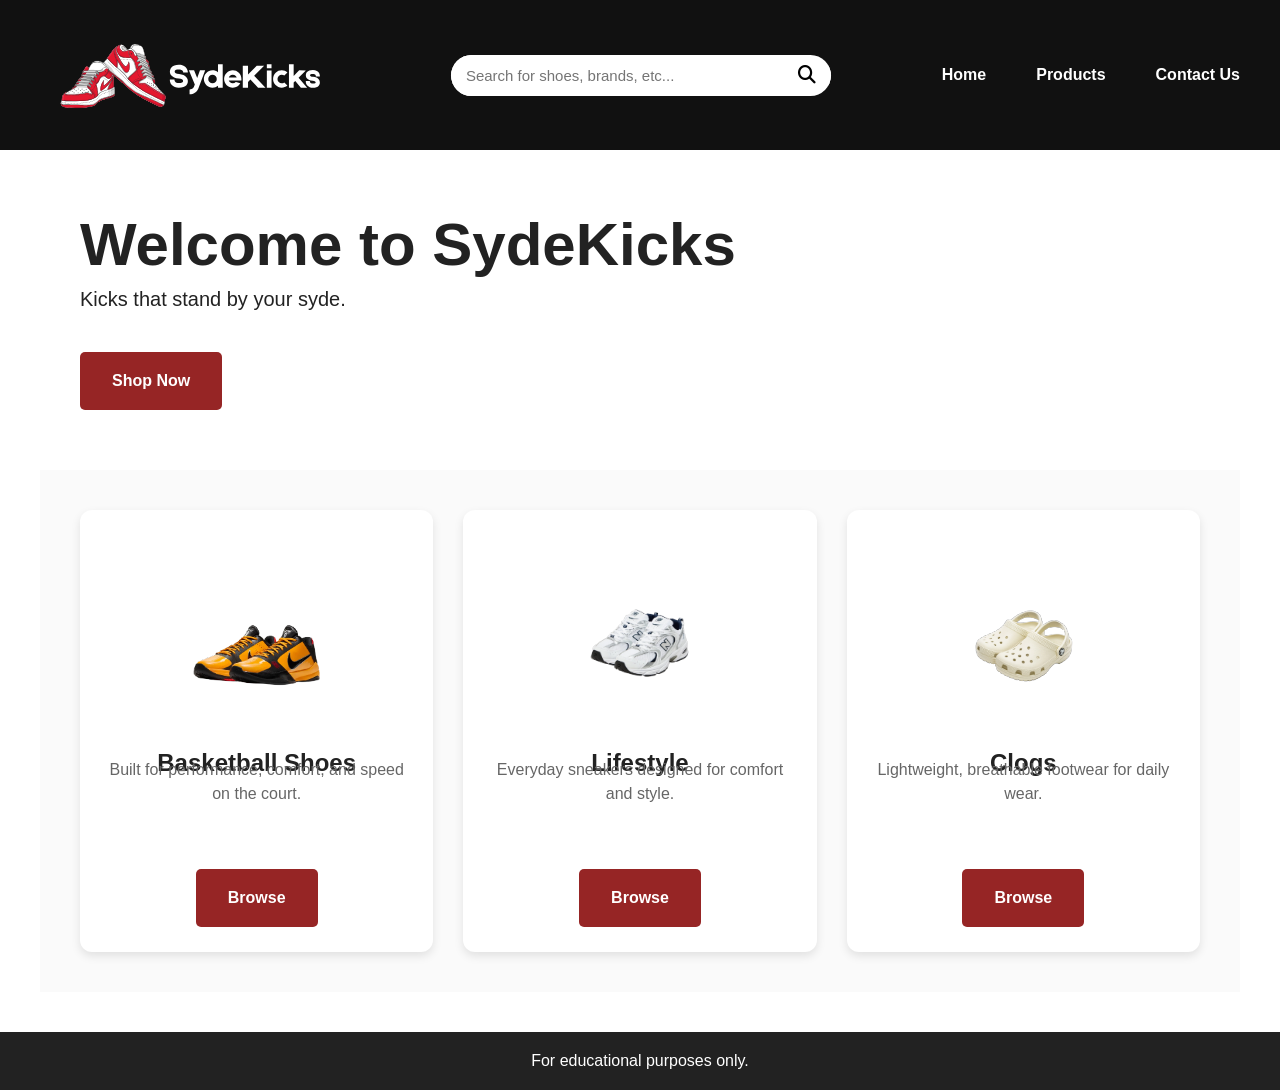
==== index.html @ 0636dfe9 "move everything out of the folder to make the website live properly" ====
<!DOCTYPE html>
<html lang="en">

<head>
    <meta charset="UTF-8">
    <meta name="viewport" content="width=device-width, initial-scale=1.0">
    <title>SydeKicks</title>

    <link rel="stylesheet" href="style.css">

    <link rel="stylesheet" href="https://cdnjs.cloudflare.com/ajax/libs/font-awesome/6.7.2/css/all.min.css">
</head>

<body>
    <header class="top-container">
        <div class="logo">
            <img src="SydeKicks.svg" alt="SydeKicks Logo">
        </div>

        <div class="search-box">
            <input type="text" placeholder="Search for shoes, brands, etc...">
            <button type="submit">
                <i class="fa-solid fa-magnifying-glass"></i>
            </button>
        </div>
        <nav>
            <ul>
                <li><a href="index.html">Home</a></li>
                <li><a href="products.html">Products</a></li>
                <li><a href="contact.html">Contact Us</a></li>
            </ul>
        </nav>
    </header>

    <main class="main-container">
        <section class="welcome-section">
            <h2>Welcome to SydeKicks</h2>
            <p>Kicks that stand by your syde.</p>
            <a class="button" href="products.html">Shop Now</a>
        </section>
        <section class="product-cards-section">
            <div class="product-card">
                <img src="bball.svg" alt="Basketball Shoes">
                <h3>Basketball Shoes</h3>
                <p>Built for performance, comfort, and speed on the court.</p>
                <a href="products.html" class="button">Browse</a>
            </div>

            <div class="product-card">
                <img src="lifestyle.svg" alt="Lifestyle Shoes">
                <h3>Lifestyle</h3>
                <p>Everyday sneakers designed for comfort and style.</p>
                <a href="products.html" class="button">Browse</a>
            </div>

            <div class="product-card">
                <img src="clogs.svg" alt="Clogs">
                <h3>Clogs</h3>
                <p>Lightweight, breathable footwear for daily wear.</p>
                <a href="products.html" class="button">Browse</a>
            </div>
        </section>
    </main>

    <footer>
        For educational purposes only.
    </footer>
</body>

</html>
---- style.css ----
body {
    margin: 0;
    font-family: Arial, sans-serif;
    background-color: #f7f7f7;
    color: #222;
    min-height: 100vh;
    display: flex;
    flex-direction: column;
}

header {
    background-color: #111;
    color: white;
    display: flex;
    padding: 0px 40px;
    align-items: center;
    justify-content: space-between;
    gap: 30px;
}

.logo {
    display: grid;
    align-items: center;
    gap: 12px;
}

.logo img {
    width: auto;
    height: 150px;
}

.search-box {
    display: flex;
    align-items: center;
    background: white;
    border-radius: 25px;
    overflow: hidden;
    width: 380px;
}

.search-box input {
    flex: 1;
    border: none;
    outline: none;
    padding: 12px 15px;
    font-size: 15px;
}

.search-box button {
    border: none;
    background: white;
    cursor: pointer;
    padding: 0 15px;
    font-size: 18px;
}

nav ul {
    list-style: none;
    display: flex;
    gap: 50px;
    margin: 0;
    padding: 0;
}

nav a {
    color: white;
    text-decoration: none;
}

main {
    flex: 1;
    padding: 40px;
    background-color: white;
    display: grid;
    grid-template-rows: auto 1fr;
    gap: 20px;
}

.welcome-section {
    padding: 40px;
    display: inline-block;
    flex-direction: column;
    justify-content: center;
}

.product-cards-section {
    display: flex;
    justify-content: space-between;
    gap: 30px;
    padding: 40px;
    background-color: #fafafa;
}

.product-card {
    flex: 1;
    background: white;
    border-radius: 12px;
    padding: 25px;
    text-align: center;
    box-shadow: 0 4px 10px rgba(0,0,0,0.1);
    transition: 0.3s;
}

.product-card:hover {
    transform: translateY(-8px);
    box-shadow: 0 8px 20px rgba(0,0,0,0.15);
}

.product-card img {
    width: 100%;
    height: 220px;
    object-fit: contain;
    margin-bottom: -20px;
}

.product-card h3 {
    margin-top: 10px;
    font-size: 24px;
}

.product-card p {
    color: #666;
    font-size: 16px;
    line-height: 1.5;
    margin-bottom: 20px;
}

.welcome-section h2 {
    font-size: 60px;
    margin-top:-20px;
}

.welcome-section p {
    font-size: 20px;
    margin-top:-20px;
}

main p {
    margin-top: 0;
    transform: translateY(-90%);
}

.button {
    display: inline-flex;
    padding: 20px 32px;
    background-color: #962525;
    border-radius: 5px;
    justify-content: center;
    align-items: center;
    text-align: center;
    color: white;
    font-size: 16px;
    font-weight: bold;
}

a {
    text-decoration: none;
    color: white;
    font-size: 16px;
    font-weight: bold;

}
footer {
    background-color: #222;
    color: white;
    padding: 20px 40px;
    text-align: center;
}
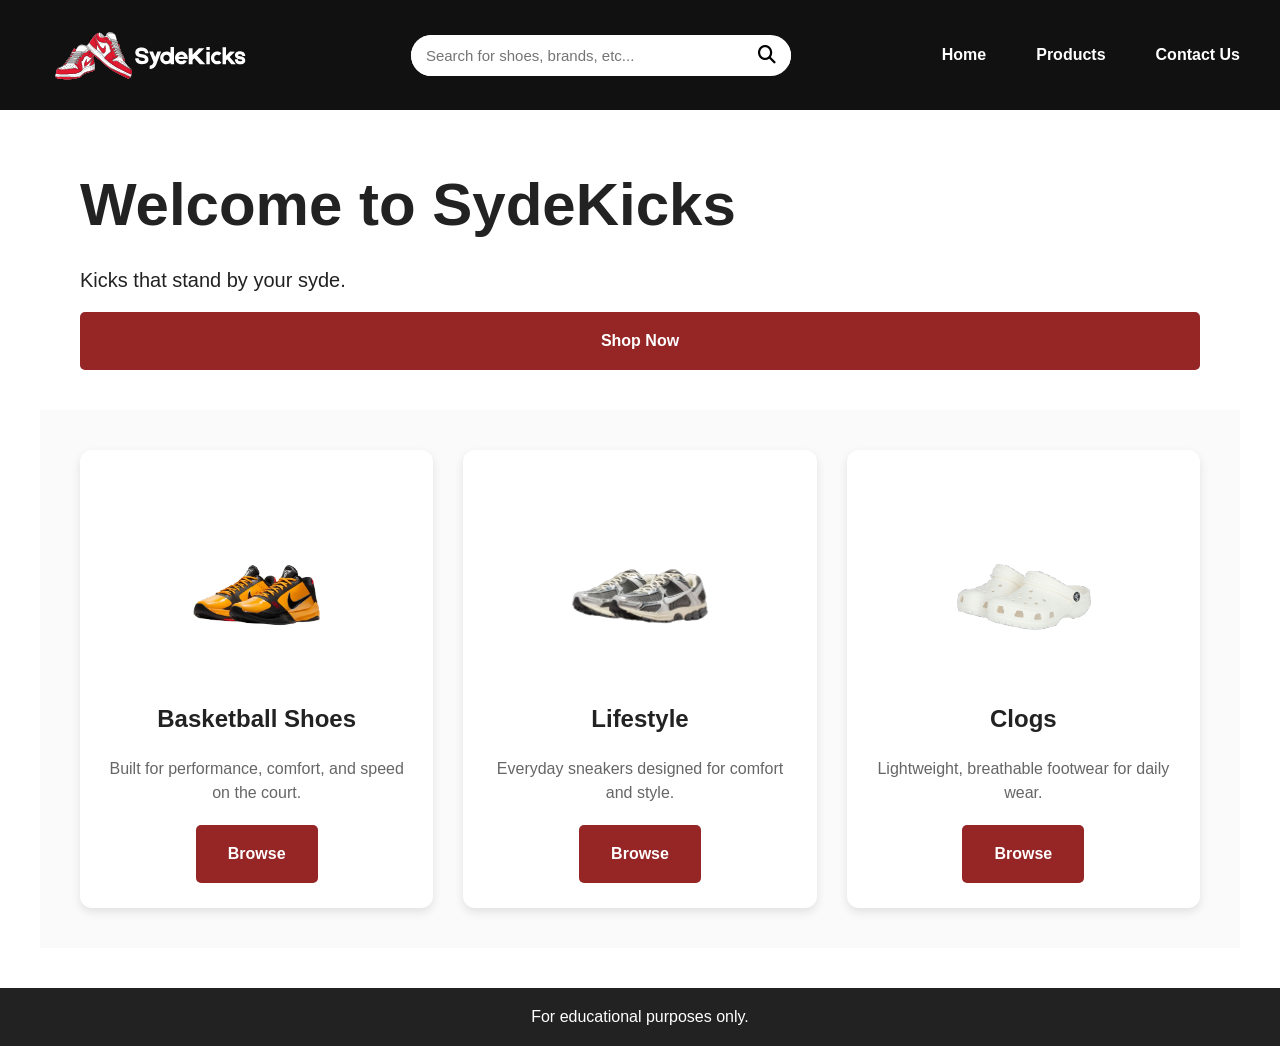
==== commit 60823c2e: "added pictures, reserve btns, and completed pages" ====
--- a/index.html
+++ b/index.html
@@ -14,7 +14,9 @@
 <body>
     <header class="top-container">
         <div class="logo">
-            <img src="SydeKicks.svg" alt="SydeKicks Logo">
+            <a href="index.html">
+                <img src="SydeKicks.svg" alt="SydeKicks Logo">
+            </a>
         </div>
 
         <div class="search-box">
@@ -27,7 +29,7 @@
             <ul>
                 <li><a href="index.html">Home</a></li>
                 <li><a href="products.html">Products</a></li>
-                <li><a href="contact.html">Contact Us</a></li>
+                <li><a href="contacts.html">Contact Us</a></li>
             </ul>
         </nav>
     </header>
@@ -40,24 +42,24 @@
         </section>
         <section class="product-cards-section">
             <div class="product-card">
-                <img src="bball.svg" alt="Basketball Shoes">
+                <img src="nikebball.svg" alt="Basketball Shoes">
                 <h3>Basketball Shoes</h3>
                 <p>Built for performance, comfort, and speed on the court.</p>
-                <a href="products.html" class="button">Browse</a>
+                <a href="bballshoes.html" class="button">Browse</a>
             </div>
 
             <div class="product-card">
-                <img src="lifestyle.svg" alt="Lifestyle Shoes">
+                <img src="nikelife.svg" alt="Lifestyle Shoes">
                 <h3>Lifestyle</h3>
                 <p>Everyday sneakers designed for comfort and style.</p>
-                <a href="products.html" class="button">Browse</a>
+                <a href="lifestyle.html" class="button">Browse</a>
             </div>
 
             <div class="product-card">
-                <img src="clogs.svg" alt="Clogs">
+                <img src="crocs.svg" alt="Clogs">
                 <h3>Clogs</h3>
                 <p>Lightweight, breathable footwear for daily wear.</p>
-                <a href="products.html" class="button">Browse</a>
+                <a href="clogs.html" class="button">Browse</a>
             </div>
         </section>
     </main>
--- a/style.css
+++ b/style.css
@@ -1,3 +1,13 @@
+* {
+    box-sizing: border-box;
+}
+
+img {
+    max-width: 100%;
+    height: auto;
+    display: block;
+}
+
 body {
     margin: 0;
     font-family: Arial, sans-serif;
@@ -12,11 +22,15 @@
     background-color: #111;
     color: white;
     display: flex;
-    padding: 0px 40px;
+    padding: 0 40px;
     align-items: center;
     justify-content: space-between;
     gap: 30px;
-}
+    position: relative;
+    z-index: 10;
+    flex-wrap: wrap;
+}
+
 
 .logo {
     display: grid;
@@ -26,16 +40,18 @@
 
 .logo img {
     width: auto;
-    height: 150px;
-}
-
+    height: 110px;
+}
+
+/*Search bar setup*/
 .search-box {
     display: flex;
     align-items: center;
     background: white;
     border-radius: 25px;
     overflow: hidden;
-    width: 380px;
+    width: 100%;
+    max-width: 380px;
 }
 
 .search-box input {
@@ -60,6 +76,7 @@
     gap: 50px;
     margin: 0;
     padding: 0;
+    flex-wrap: wrap;
 }
 
 nav a {
@@ -71,46 +88,44 @@
     flex: 1;
     padding: 40px;
     background-color: white;
-    display: grid;
-    grid-template-rows: auto 1fr;
-    gap: 20px;
 }
 
 .welcome-section {
     padding: 40px;
-    display: inline-block;
+    display: flex;
     flex-direction: column;
     justify-content: center;
 }
 
+/*product card section in homepage*/
 .product-cards-section {
-    display: flex;
-    justify-content: space-between;
+    display: grid;
+    grid-template-columns: repeat(3, 1fr);
     gap: 30px;
     padding: 40px;
     background-color: #fafafa;
 }
 
 .product-card {
-    flex: 1;
+    width: 100%;
     background: white;
     border-radius: 12px;
     padding: 25px;
     text-align: center;
-    box-shadow: 0 4px 10px rgba(0,0,0,0.1);
+    box-shadow: 0 4px 10px rgba(0, 0, 0, 0.1);
     transition: 0.3s;
 }
 
 .product-card:hover {
     transform: translateY(-8px);
-    box-shadow: 0 8px 20px rgba(0,0,0,0.15);
+    box-shadow: 0 8px 20px rgba(0, 0, 0, 0.15);
 }
 
 .product-card img {
     width: 100%;
     height: 220px;
     object-fit: contain;
-    margin-bottom: -20px;
+    margin-bottom: 10px;
 }
 
 .product-card h3 {
@@ -127,17 +142,12 @@
 
 .welcome-section h2 {
     font-size: 60px;
-    margin-top:-20px;
+    margin-top: -20px;
 }
 
 .welcome-section p {
     font-size: 20px;
-    margin-top:-20px;
-}
-
-main p {
-    margin-top: 0;
-    transform: translateY(-90%);
+    margin-top: -20px;
 }
 
 .button {
@@ -153,6 +163,257 @@
     font-weight: bold;
 }
 
+.button {
+    transition: .3s;
+}
+
+.button:hover {
+    background: #7b1d1d;
+}
+
+/* Product Page setup */
+.products-page {
+    display: flex;
+    flex-direction: column;
+    gap: 0;
+}
+
+.products-page h1,
+.page-title {
+    margin-bottom: 30px;
+    text-align: center;
+    font-size: 60px;
+}
+
+.category-link {
+    display: block;
+    text-decoration: none;
+    color: inherit;
+}
+
+.category-row {
+    display: grid;
+    grid-template-columns: 280px 1fr 60px;
+    align-items: center;
+    padding: 35px 20px;
+    border-bottom: 1px solid #ddd;
+    transition: 0.3s;
+    cursor: pointer;
+}
+
+.category-row:hover {
+    background: #f8f8f8;
+}
+
+.category-row:hover h3 {
+    color: #962525;
+}
+
+.category-row h3 {
+    font-size: 36px;
+    margin: 0;
+}
+
+.shoe-preview {
+    display: flex;
+    justify-content: space-evenly;
+    align-items: center;
+}
+
+.shoe-preview img {
+    width: 100%;
+    max-width: 180px;
+    height: auto;
+    transition: 0.3s;
+}
+
+.category-row:hover .shoe-preview img {
+    transform: scale(1.05);
+}
+
+.category-row i {
+    font-size: 42px;
+    justify-self: end;
+    color: #111;
+    transition: 0.3s;
+}
+
+.category-row:hover i {
+    color: #962525;
+    transform: translateX(8px);
+}
+
+/*Contact page setup*/
+.contact-page {
+    padding: 60px;
+}
+
+.contact-title h2 {
+    font-size: 64px;
+    margin-bottom: 20px;
+    margin-top: -30px;
+}
+
+.contact-title p {
+    font-size: 20px;
+    color: #555;
+    margin-bottom: 50px;
+}
+
+.contact-content {
+    display: grid;
+    grid-template-columns: 1fr 1fr;
+    gap: 40px;
+}
+
+.contact-info {
+    display: flex;
+    flex-direction: column;
+    gap: 25px;
+}
+
+.info-card {
+    display: flex;
+    align-items: center;
+    gap: 25px;
+    background: white;
+    padding: 35px;
+    border-radius: 15px;
+    box-shadow: 0 4px 15px rgba(0, 0, 0, .08);
+}
+
+.icon {
+    width: 60px;
+    height: 60px;
+    background: #962525;
+    border-radius: 50%;
+    display: flex;
+    justify-content: center;
+    align-items: center;
+    color: white;
+    font-size: 26px;
+}
+
+.contact-form h2 {
+    margin-bottom: 25px;
+}
+
+.contact-form form {
+    display: flex;
+    flex-direction: column;
+    gap: 20px;
+}
+
+.contact-form {
+    margin-top: -24px;
+}
+
+.contact-form input,
+.contact-form textarea {
+    padding: 18px;
+    font-size: 16px;
+    border: 1px solid #ddd;
+    border-radius: 8px;
+    outline: none;
+}
+
+.contact-form input:focus,
+.contact-form textarea:focus {
+    border-color: #962525;
+}
+
+.contact-form textarea {
+    resize: none;
+}
+
+.contact-form button {
+    width: 100%;
+    max-width: 210px;
+    border: none;
+    cursor: pointer;
+}
+
+/*bballshoes page*/
+.page-title {
+    margin-bottom: 40px;
+}
+
+.brand-section {
+    margin-bottom: 60px;
+    border-top: 1px solid #ddd;
+    padding-top: 30px;
+}
+
+.brand-title {
+    font-size: 40px;
+    margin-bottom: 25px;
+}
+
+.bproduct-grid {
+    display: grid;
+    grid-template-columns: repeat(3, 1fr);
+    gap: 25px;
+}
+
+.bproduct-card {
+    background: white;
+    border: 1px solid #ddd;
+    text-align: center;
+    overflow: hidden;
+    transition: .3s;
+}
+
+.bproduct-card:hover {
+    transform: translateY(-5px);
+    box-shadow: 0 6px 18px rgba(0, 0, 0, .15);
+}
+
+.bproduct-card img {
+    width: 100%;
+    height: 180px;
+    object-fit: contain;
+}
+
+.bproduct-card h3 {
+    margin: 10px 0 5px;
+    font-size: 22px;
+}
+
+.bproduct-card p {
+    margin: 0 15px 15px;
+    font-size: 15px;
+    color: #555;
+}
+
+.price {
+    color: rgb(0, 0, 0);
+    font-size: 30px;
+    font-weight: bold;
+    padding: 12px;
+}
+
+.reserve-btn {
+    display: inline-flex;
+    width: 100%;
+    padding: 25px;
+    background-color: #962525;
+    border-radius: 0px;
+    justify-content: center;
+    align-items: center;
+    text-align: center;
+    color: white;
+    font-size: 20px;
+    font-weight: bold;
+    box-sizing: border-box;
+}
+
+
+.reserved {
+    background-color: #555;
+    /* new color when reserved */
+    color: #fff;
+}
+
 a {
     text-decoration: none;
     color: white;
@@ -160,9 +421,154 @@
     font-weight: bold;
 
 }
+
 footer {
     background-color: #222;
     color: white;
     padding: 20px 40px;
     text-align: center;
+}
+
+@media (max-width: 992px) {
+    header {
+        justify-content: center;
+        gap: 20px;
+        padding: 20px;
+    }
+
+    .search-box {
+        width: 100%;
+        max-width: 500px;
+    }
+
+    .product-cards-section {
+        grid-template-columns: repeat(2, 1fr);
+    }
+
+    .contact-content {
+        grid-template-columns: 1fr;
+    }
+
+    .bproduct-grid {
+        grid-template-columns: repeat(2, 1fr);
+    }
+
+    .category-row {
+        grid-template-columns: 200px 1fr 40px;
+    }
+}
+
+@media (max-width: 768px) {
+    header {
+        flex-direction: column;
+        align-items: center;
+        padding: 20px;
+    }
+
+    .logo img {
+        height: 90px;
+    }
+
+    .search-box {
+        width: 100%;
+        max-width: 100%;
+    }
+
+    .welcome-section h2 {
+        font-size: 36px;
+    }
+
+    .welcome-section p {
+        font-size: 18px;
+    }
+
+    .product-cards-section {
+        grid-template-columns: 1fr;
+    }
+
+    .product-card {
+        padding: 18px;
+    }
+
+    .category-row {
+        grid-template-columns: 1fr;
+        text-align: center;
+        gap: 15px;
+    }
+
+    .shoe-preview {
+        justify-content: center;
+        gap: 15px;
+        flex-wrap: wrap;
+    }
+
+    .shoe-preview img {
+        max-width: 220px;
+    }
+
+    .contact-page {
+        padding: 30px;
+    }
+
+    .contact-title h2 {
+        font-size: 40px;
+    }
+
+    .contact-content {
+        grid-template-columns: 1fr;
+    }
+
+    .info-card {
+        padding: 20px;
+    }
+
+    .bproduct-grid {
+        grid-template-columns: 1fr;
+    }
+
+    .page-title {
+        font-size: 40px;
+    }
+
+    .brand-title {
+        font-size: 30px;
+    }
+}
+
+@media (max-width: 480px) {
+    .logo img {
+        height: 70px;
+    }
+
+    .button {
+        width: 100%;
+        justify-content: center;
+    }
+
+    nav ul {
+        flex-direction: column;
+        align-items: center;
+        gap: 15px;
+    }
+
+    .contact-form button {
+        width: 100%;
+    }
+
+    .welcome-section h2 {
+        font-size: 28px;
+    }
+
+    .welcome-section p {
+        font-size: 16px;
+    }
+
+    .products-page h1,
+    .page-title {
+        font-size: 32px;
+    }
+
+    .contact-title h2 {
+        font-size: 32px;
+    }
 }
